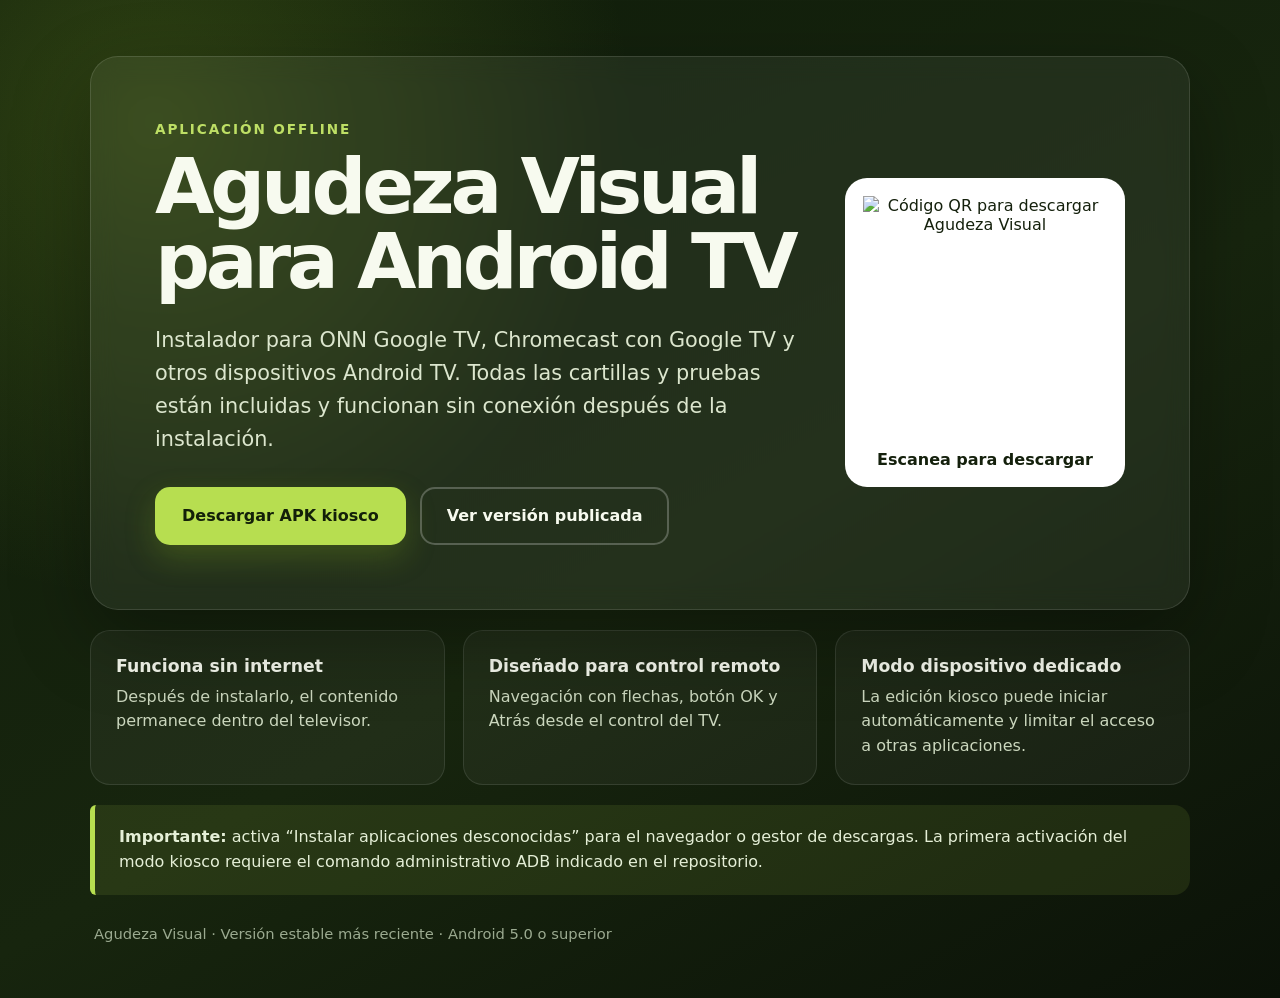
==== docs/index.html @ 36516680 "Publicar pagina y automatizar instaladores firmados" ====
<!doctype html>
<html lang="es">
<head>
  <meta charset="utf-8">
  <meta name="viewport" content="width=device-width, initial-scale=1">
  <meta name="theme-color" content="#15270a">
  <title>Descargar Agudeza Visual para Android TV</title>
  <style>
    :root {
      color-scheme: dark;
      font-family: Inter, system-ui, -apple-system, BlinkMacSystemFont, "Segoe UI", sans-serif;
      background: #0d1609;
      color: #f7faef;
    }
    * { box-sizing: border-box; }
    body {
      margin: 0;
      min-height: 100vh;
      background:
        radial-gradient(circle at 12% 12%, rgba(142, 181, 42, .24), transparent 30rem),
        linear-gradient(150deg, #101d0b 0%, #17250e 55%, #0b1208 100%);
    }
    main {
      width: min(1100px, calc(100% - 32px));
      margin: 0 auto;
      padding: 56px 0;
    }
    .hero {
      display: grid;
      grid-template-columns: minmax(0, 1fr) 280px;
      gap: 44px;
      align-items: center;
      padding: clamp(28px, 5vw, 64px);
      border: 1px solid rgba(255,255,255,.12);
      border-radius: 28px;
      background: rgba(255,255,255,.06);
      box-shadow: 0 28px 80px rgba(0,0,0,.32);
      backdrop-filter: blur(12px);
    }
    .eyebrow {
      margin: 0 0 12px;
      color: #bedf65;
      font-size: .85rem;
      font-weight: 800;
      letter-spacing: .14em;
      text-transform: uppercase;
    }
    h1 {
      margin: 0;
      max-width: 760px;
      font-size: clamp(2.35rem, 6vw, 5.2rem);
      line-height: .98;
      letter-spacing: -.055em;
    }
    .lead {
      max-width: 680px;
      margin: 24px 0 30px;
      color: #dce6ce;
      font-size: clamp(1.05rem, 2vw, 1.3rem);
      line-height: 1.6;
    }
    .buttons { display: flex; flex-wrap: wrap; gap: 14px; }
    .button {
      display: inline-flex;
      min-height: 58px;
      align-items: center;
      justify-content: center;
      padding: 0 25px;
      border: 2px solid transparent;
      border-radius: 15px;
      color: #132009;
      background: #b7de50;
      font-weight: 850;
      text-decoration: none;
      box-shadow: 0 12px 30px rgba(126, 167, 29, .28);
    }
    .button:hover, .button:focus-visible { background: #c8ec69; outline: 4px solid rgba(200,236,105,.3); }
    .button.secondary { color: #f7faef; background: transparent; border-color: rgba(255,255,255,.24); box-shadow: none; }
    .qr {
      padding: 18px;
      border-radius: 22px;
      background: #fff;
      color: #14200c;
      text-align: center;
    }
    .qr img { display: block; width: 100%; aspect-ratio: 1; }
    .qr strong { display: block; margin-top: 10px; }
    .cards {
      display: grid;
      grid-template-columns: repeat(3, 1fr);
      gap: 18px;
      margin-top: 20px;
    }
    .card {
      padding: 25px;
      border: 1px solid rgba(255,255,255,.1);
      border-radius: 20px;
      background: rgba(255,255,255,.045);
    }
    .card h2 { margin: 0 0 9px; font-size: 1.08rem; }
    .card p { margin: 0; color: #cbd7be; line-height: 1.55; }
    .notice {
      margin-top: 20px;
      padding: 20px 24px;
      border-left: 5px solid #b7de50;
      border-radius: 6px 16px 16px 6px;
      background: rgba(183,222,80,.1);
      color: #e5efd7;
      line-height: 1.55;
    }
    footer { padding: 30px 4px 0; color: #9baa90; font-size: .92rem; }
    code { color: #d9f39b; }
    @media (max-width: 760px) {
      main { padding: 20px 0 34px; }
      .hero { grid-template-columns: 1fr; }
      .qr { width: min(280px, 100%); }
      .cards { grid-template-columns: 1fr; }
      .button { width: 100%; }
    }
  </style>
</head>
<body>
  <main>
    <section class="hero">
      <div>
        <p class="eyebrow">Aplicación offline</p>
        <h1>Agudeza Visual para Android TV</h1>
        <p class="lead">Instalador para ONN Google TV, Chromecast con Google TV y otros dispositivos Android TV. Todas las cartillas y pruebas están incluidas y funcionan sin conexión después de la instalación.</p>
        <div class="buttons">
          <a class="button" href="https://github.com/juansaldarriaga2003/AgudezaVisualAndroidTV/releases/latest/download/AgudezaVisual-Kiosco.apk">Descargar APK kiosco</a>
          <a class="button secondary" href="https://github.com/juansaldarriaga2003/AgudezaVisualAndroidTV/releases/latest">Ver versión publicada</a>
        </div>
      </div>
      <div class="qr">
        <img src="https://api.qrserver.com/v1/create-qr-code/?size=500x500&amp;data=https%3A%2F%2Fgithub.com%2Fjuansaldarriaga2003%2FAgudezaVisualAndroidTV%2Freleases%2Flatest%2Fdownload%2FAgudezaVisual-Kiosco.apk" alt="Código QR para descargar Agudeza Visual">
        <strong>Escanea para descargar</strong>
      </div>
    </section>

    <section class="cards" aria-label="Características">
      <article class="card"><h2>Funciona sin internet</h2><p>Después de instalarlo, el contenido permanece dentro del televisor.</p></article>
      <article class="card"><h2>Diseñado para control remoto</h2><p>Navegación con flechas, botón OK y Atrás desde el control del TV.</p></article>
      <article class="card"><h2>Modo dispositivo dedicado</h2><p>La edición kiosco puede iniciar automáticamente y limitar el acceso a otras aplicaciones.</p></article>
    </section>

    <div class="notice"><strong>Importante:</strong> activa “Instalar aplicaciones desconocidas” para el navegador o gestor de descargas. La primera activación del modo kiosco requiere el comando administrativo ADB indicado en el repositorio.</div>
    <footer>Agudeza Visual · Versión estable más reciente · Android 5.0 o superior</footer>
  </main>
</body>
</html>
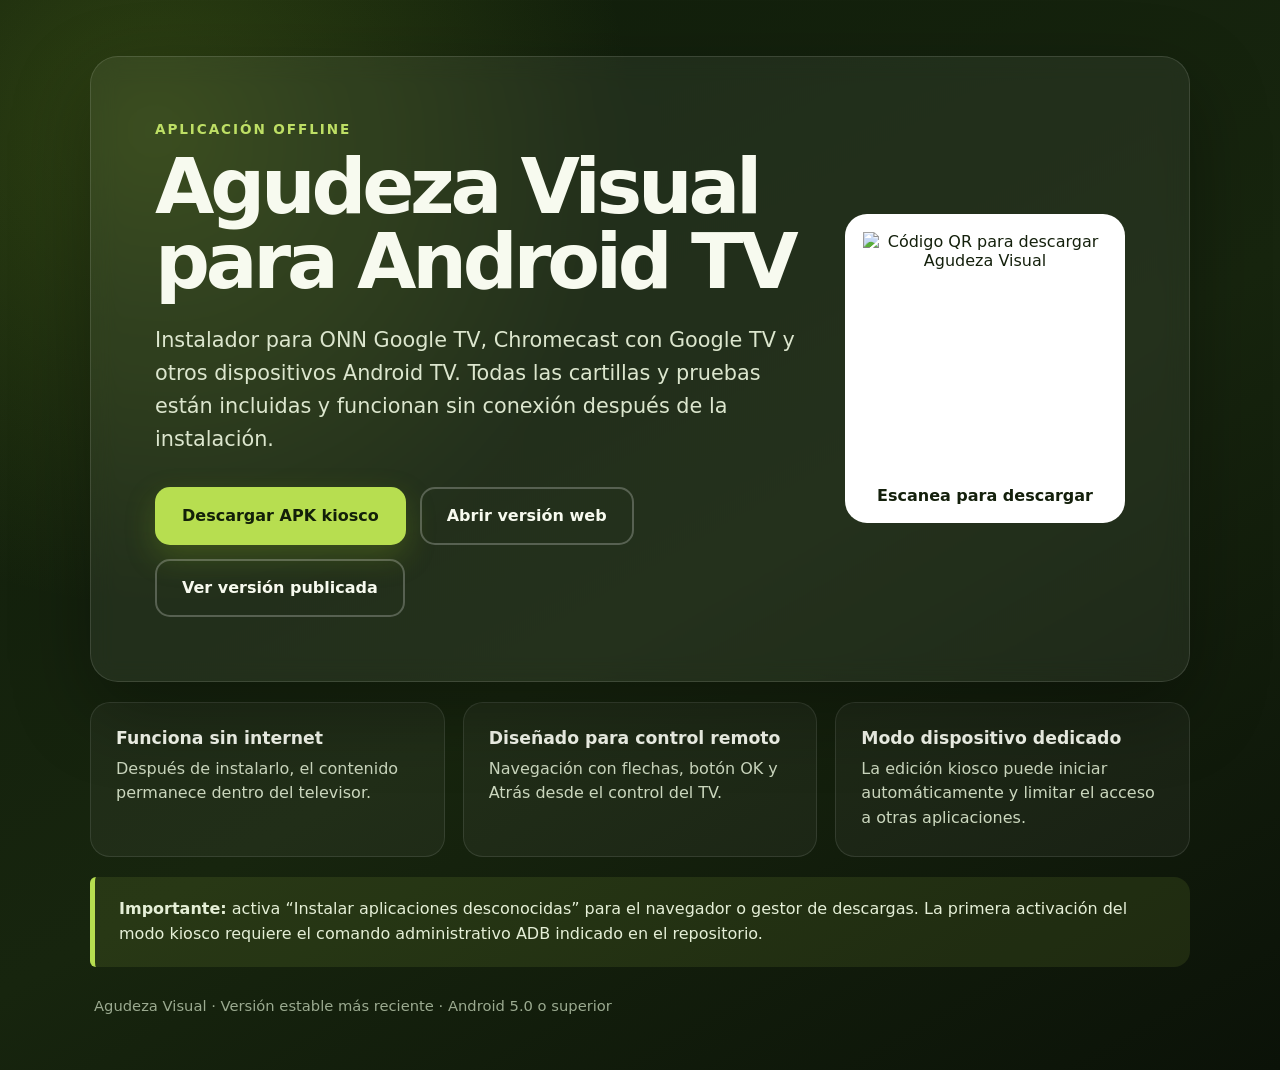
==== commit f45724d1: "Corregir imágenes, calibración clínica y modo kiosco 2.2" ====
--- a/docs/index.html
+++ b/docs/index.html
@@ -128,6 +128,7 @@
         <p class="lead">Instalador para ONN Google TV, Chromecast con Google TV y otros dispositivos Android TV. Todas las cartillas y pruebas están incluidas y funcionan sin conexión después de la instalación.</p>
         <div class="buttons">
           <a class="button" href="https://github.com/juansaldarriaga2003/AgudezaVisualAndroidTV/releases/latest/download/AgudezaVisual-Kiosco.apk">Descargar APK kiosco</a>
+          <a class="button secondary" href="app/">Abrir versión web</a>
           <a class="button secondary" href="https://github.com/juansaldarriaga2003/AgudezaVisualAndroidTV/releases/latest">Ver versión publicada</a>
         </div>
       </div>
